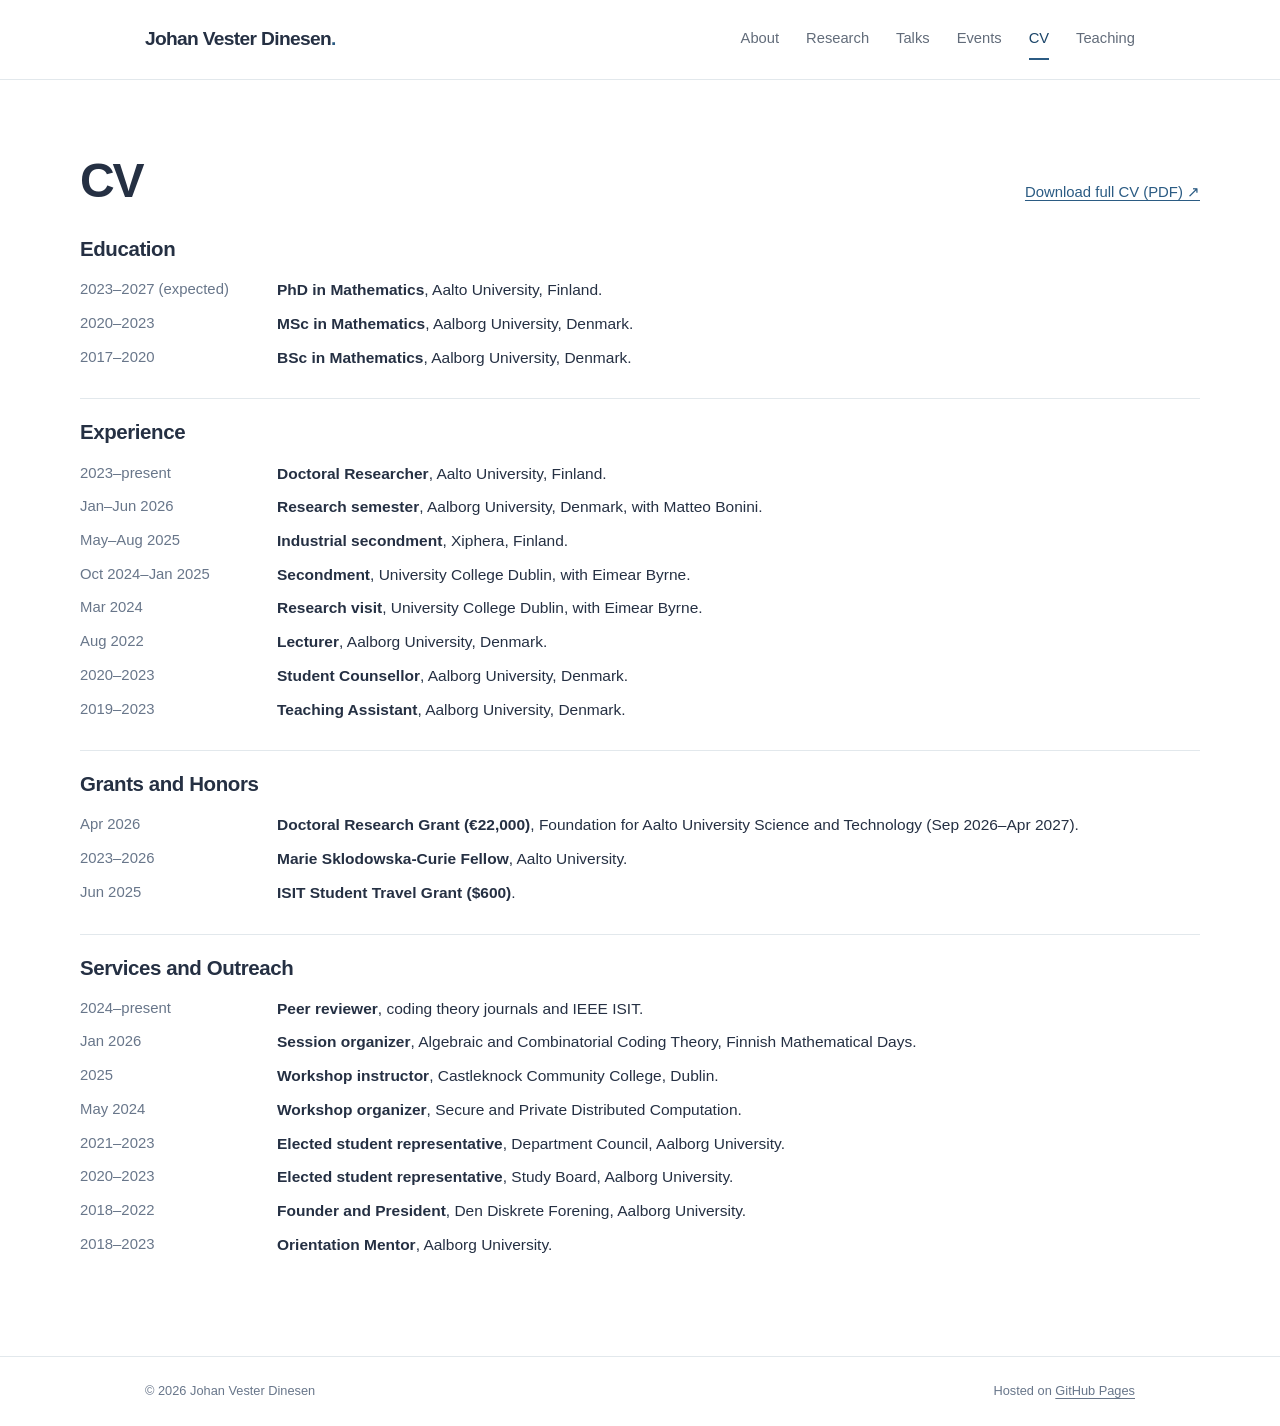
==== cv.html @ 00ce741f "commit -m "update all pages"" ====
<!doctype html>
<html lang="en">
<head>
  <meta charset="utf-8">
  <meta name="viewport" content="width=device-width, initial-scale=1">
  <meta name="description" content="Concise academic CV of Johan Vester Dinesen: education, experience, grants and honors, service and outreach.">
  <meta name="color-scheme" content="light">
  <title>CV | Johan Vester Dinesen</title>
  <link rel="icon" href="assets/favicon.svg" type="image/svg+xml">
  <link rel="stylesheet" href="css/phase1.css">
</head>
<body>
  <a class="skip-link" href="#main">Skip to content</a>
  <header class="site-header"><div class="container header-inner">
    <a class="brand" href="index.html">Johan Vester Dinesen<span class="brand-dot">.</span></a>
    <nav class="primary-nav" aria-label="Main navigation"><a href="index.html">About</a> <a href="research.html">Research</a> <a href="talks.html">Talks</a> <a href="events.html">Events</a> <a href="cv.html" aria-current="page">CV</a><a href="teaching.html">Teaching</a></nav>
  </div></header>
  <main id="main" class="container page-content simple-page cv-compact-page">
    <div class="cv-compact-heading">
      <h1>CV</h1>
      <a class="cv-download" href="assets/Johan_Dinesen_CV_public.pdf" download>Download full CV (PDF) ↗</a>
    </div>

    <section class="compact-cv-section" aria-labelledby="education-title">
      <h2 id="education-title">Education</h2>
      <ul class="compact-cv-list">
        <li><span class="cv-year">2023–2027 (expected)</span><span><strong>PhD in Mathematics</strong>, Aalto University, Finland.</span></li>
        <li><span class="cv-year">2020–2023</span><span><strong>MSc in Mathematics</strong>, Aalborg University, Denmark.</span></li>
        <li><span class="cv-year">2017–2020</span><span><strong>BSc in Mathematics</strong>, Aalborg University, Denmark.</span></li>
      </ul>
    </section>

    <hr class="section-rule">
    <section class="compact-cv-section" aria-labelledby="experience-title">
      <h2 id="experience-title">Experience</h2>
      <ul class="compact-cv-list">
        <li><span class="cv-year">2023–present</span><span><strong>Doctoral Researcher</strong>, Aalto University, Finland.</span></li>
        <li><span class="cv-year">Jan–Jun 2026</span><span><strong>Research semester</strong>, Aalborg University, Denmark, with Matteo Bonini.</span></li>
        <li><span class="cv-year">May–Aug 2025</span><span><strong>Industrial secondment</strong>, Xiphera, Finland.</span></li>
        <li><span class="cv-year">Oct 2024–Jan 2025</span><span><strong>Secondment</strong>, University College Dublin, with Eimear Byrne.</span></li>
        <li><span class="cv-year">Mar 2024</span><span><strong>Research visit</strong>, University College Dublin, with Eimear Byrne.</span></li>
        <li><span class="cv-year">Aug 2022</span><span><strong>Lecturer</strong>, Aalborg University, Denmark.</span></li>
        <li><span class="cv-year">2020–2023</span><span><strong>Student Counsellor</strong>, Aalborg University, Denmark.</span></li>
        <li><span class="cv-year">2019–2023</span><span><strong>Teaching Assistant</strong>, Aalborg University, Denmark.</span></li>
      </ul>
    </section>

    <hr class="section-rule">
    <section class="compact-cv-section" aria-labelledby="awards-title">
      <h2 id="awards-title">Grants and Honors</h2>
      <ul class="compact-cv-list">
        <li><span class="cv-year">Apr 2026</span><span><strong>Doctoral Research Grant (€22,000)</strong>, Foundation for Aalto University Science and Technology (Sep 2026–Apr 2027).</span></li>
        <li><span class="cv-year">2023–2026</span><span><strong>Marie Sklodowska-Curie Fellow</strong>, Aalto University.</span></li>
        <li><span class="cv-year">Jun 2025</span><span><strong>ISIT Student Travel Grant ($600)</strong>.</span></li>
      </ul>
    </section>

    <hr class="section-rule">
    <section class="compact-cv-section" aria-labelledby="service-title">
      <h2 id="service-title">Services and Outreach</h2>
      <ul class="compact-cv-list">
        <li><span class="cv-year">2024–present</span><span><strong>Peer reviewer</strong>, coding theory journals and IEEE ISIT.</span></li>
        <li><span class="cv-year">Jan 2026</span><span><strong>Session organizer</strong>, Algebraic and Combinatorial Coding Theory, Finnish Mathematical Days.</span></li>
        <li><span class="cv-year">2025</span><span><strong>Workshop instructor</strong>, Castleknock Community College, Dublin.</span></li>
        <li><span class="cv-year">May 2024</span><span><strong>Workshop organizer</strong>, Secure and Private Distributed Computation.</span></li>
        <li><span class="cv-year">2021–2023</span><span><strong>Elected student representative</strong>, Department Council, Aalborg University.</span></li>
        <li><span class="cv-year">2020–2023</span><span><strong>Elected student representative</strong>, Study Board, Aalborg University.</span></li>
        <li><span class="cv-year">2018–2022</span><span><strong>Founder and President</strong>, Den Diskrete Forening, Aalborg University.</span></li>
        <li><span class="cv-year">2018–2023</span><span><strong>Orientation Mentor</strong>, Aalborg University.</span></li>
      </ul>
    </section>
  </main>
  </main>
  <footer class="site-footer"><div class="container footer-inner">
    <span>© 2026 Johan Vester Dinesen</span>
    <span>Hosted on <a href="https://pages.github.com/">GitHub Pages</a></span>
  </div></footer>
</body>
</html>
---- css/phase1.css ----
/* Johan V. Dinesen | Academic website. Light, minimalist layout. */
:root{--background:#fff;--text:#253043;--muted:#68768a;--accent:#2b5b83;--accent-strong:#1b4569;--border:#e2e8ec;--surface:#f5f8fa;--max-width:990px}
*{box-sizing:border-box}
html{scroll-behavior:smooth}
body{margin:0;background:var(--background);color:var(--text);font-family:Inter,-apple-system,BlinkMacSystemFont,"Segoe UI",Arial,sans-serif;font-size:15.5px;line-height:1.77;-webkit-font-smoothing:antialiased}
a{color:var(--accent);text-underline-offset:3px;text-decoration-thickness:1px}a:hover{color:var(--accent-strong)}
img{max-width:100%;height:auto;display:block}
h1,h2,h3,p{margin-top:0}h1,h2,h3{line-height:1.28}h1{font-size:clamp(2.15rem,4.7vw,3rem);letter-spacing:-.045em;font-weight:690}h2{font-size:1.38rem;letter-spacing:-.02em;margin-bottom:18px;font-weight:650}h3{font-size:1.02rem;margin-bottom:4px}p{margin-bottom:17px}
.container{width:min(calc(100% - 48px),var(--max-width));margin-inline:auto}
.skip-link{position:absolute;left:15px;top:-60px;background:white;padding:10px 18px;z-index:100}.skip-link:focus{top:10px}
.site-header{border-bottom:1px solid var(--border)}
.header-inner{display:flex;align-items:center;justify-content:space-between;gap:24px;padding:19px 0}
.brand{text-decoration:none;color:var(--text);font-size:1.2rem;font-weight:720;letter-spacing:-.035em;white-space:nowrap}.brand-dot{color:var(--accent)}
.primary-nav{display:flex;align-items:center;gap:27px;flex-wrap:wrap}
.primary-nav a{text-decoration:none;color:#626c7a;font-size:.92rem;line-height:1.4;padding:9px 0;border-bottom:2px solid transparent}
.primary-nav a:hover,.primary-nav a[aria-current="page"]{color:var(--accent-strong)}.primary-nav a[aria-current="page"]{border-bottom-color:var(--accent)}
.page-content{padding-top:70px;padding-bottom:95px;min-height:calc(100vh - 166px)}
.hero{display:grid;grid-template-columns:minmax(0,1.9fr) minmax(230px,.77fr);align-items:start;gap:66px}
.hero h1{margin:1px 0 7px}.eyebrow{font-size:.72rem;color:var(--accent);font-weight:800;letter-spacing:.17em;margin-bottom:13px}.role{color:var(--muted);font-size:1.02rem;margin-bottom:28px}.lead{font-size:1.03rem;line-height:1.77}.dot-sep{padding:0 6px;color:#a0adba}
.profile-photo{margin-top:10px}
.profile-photo img{width:100%;height:auto;display:block;border-radius:3px}
.contact-line{display:flex;gap:13px;align-items:baseline;flex-wrap:wrap;margin-top:20px;font-size:.92rem}.contact-label{font-weight:700}.obfuscated-email{color:var(--muted);user-select:text}
.link-row{display:flex;flex-wrap:wrap;gap:18px;margin-top:23px;font-weight:620;font-size:.95rem}
.section{border-top:1px solid var(--border);margin-top:53px;padding-top:28px}.section-heading{display:flex;align-items:baseline;justify-content:space-between;gap:18px}.section-heading h2{margin-bottom:18px}.see-all{font-size:.84rem;white-space:nowrap}
.interest-list{display:flex;flex-wrap:wrap;gap:8px;margin-bottom:18px}.interest-list span{background:var(--surface);border:1px solid #e7edf1;border-radius:5px;color:#42536a;padding:5px 12px;font-size:.86rem}
.news-item{display:grid;grid-template-columns:105px 1fr;gap:17px;padding:11px 0;border-bottom:1px solid #edf0f2}.news-item time{font-size:.85rem;color:var(--muted);font-weight:650}.news-item p{margin:0}.muted{color:var(--muted)}.small{font-size:.86rem}
.page-heading{margin-bottom:44px;max-width:800px}.page-heading h1{margin-bottom:12px}.page-intro{font-size:1.045rem;color:var(--muted);max-width:700px}
.project{padding:11px 0 24px}.project+.project{border-top:1px solid var(--border);padding-top:27px}.project h3{font-size:1.13rem;margin-bottom:11px}.item-kicker{font-size:.73rem;font-weight:750;color:var(--accent);letter-spacing:.12em;margin-bottom:8px}
.publication-list{padding-left:22px}.publication-list li{padding-left:8px;margin-bottom:23px}.publication-list p{margin-bottom:3px}.pub-title{font-weight:700;color:#24374c}.simple-list,.detail-list{padding-left:20px}
.cv-contact{display:flex;align-items:center;gap:11px;flex-wrap:wrap;margin-top:-25px;font-size:.94rem}.cv-contact-separator{color:#a6b1b8}.cv-updated{margin-top:13px;margin-bottom:20px}
.cv-contents{display:flex;flex-wrap:wrap;gap:8px 14px;border:1px solid var(--border);background:var(--surface);padding:14px 17px;border-radius:5px;font-size:.83rem}.cv-contents span{font-weight:700;color:var(--text)}
.cv-section{border-top:1px solid var(--border);padding-top:25px;margin-top:36px;scroll-margin-top:25px}.cv-section h2{margin-bottom:19px}
.cv-entry{display:grid;grid-template-columns:168px minmax(0,1fr);gap:26px;padding:13px 0 21px}.cv-entry+.cv-entry{border-top:1px solid #f0f2f4;padding-top:22px}.cv-entry h3{font-weight:690}.cv-entry p{margin-bottom:2px}.cv-entry .muted{font-size:.88rem;margin-top:5px}.cv-dates{color:var(--muted);font-size:.9rem;font-weight:650;padding-top:1px}
.cv-dates:empty{display:none}.cv-entry.no-date{grid-template-columns:1fr}
.site-footer{border-top:1px solid var(--border);color:var(--muted);font-size:.8rem}.footer-inner{padding:23px 0;display:flex;justify-content:space-between;gap:18px}.site-footer a{color:var(--muted)}
@media(max-width:750px){.header-inner{flex-direction:column;align-items:flex-start;gap:8px}.primary-nav{gap:20px}.page-content{padding-top:43px}.hero{grid-template-columns:1fr;gap:25px}.profile-photo{width:100%;max-width:300px;margin:2px 0}.section{margin-top:38px}.news-item{grid-template-columns:83px 1fr;gap:10px}.cv-entry{grid-template-columns:120px minmax(0,1fr);gap:15px}.cv-entry.no-date{grid-template-columns:1fr}}
@media(max-width:475px){.container{width:min(calc(100% - 32px),var(--max-width))}.primary-nav{gap:15px}.primary-nav a{font-size:.86rem}.page-content{padding-bottom:65px}.section-heading{align-items:flex-start;flex-direction:column;gap:0}.cv-entry,.cv-entry.no-date{grid-template-columns:1fr;gap:0}.cv-dates{margin-bottom:6px}.footer-inner{flex-direction:column;gap:0}}

/* Phase 1: compact scholarly lists, without changing the earlier About page. */
.hero.no-photo {grid-template-columns:1fr;max-width:740px;}
.simple-page {max-width:990px;line-height:1.58;}
.talks-page {width:min(calc(100% - 48px),1120px);max-width:1120px;}
.simple-page h1 {margin:0 0 24px;}
.simple-page h2 {font-size:1.28rem;margin:0 0 13px;}
.research-introduction {max-width:860px;}
.research-introduction p {margin-bottom:15px;}
.section-rule {border:0;border-top:1px solid var(--border);margin:27px 0 23px;}
.reference-list {padding-left:26px;margin:0;}
.reference-list li {padding-left:3px;margin:0 0 11px;}
.reference-list cite,.talk-list cite {font-style:normal;font-weight:550;}
.talk-list {padding-left:22px;margin:0;}
.talk-list li {padding-left:2px;margin:0 0 10px;}
.talk-list time {font-variant-numeric:tabular-nums;white-space:nowrap;}
.invited-mark {color:var(--accent);font-weight:bold;}
.talk-note {font-size:.85rem;color:var(--muted);margin-top:22px;}
@media(max-width:650px) {
.talks-page{width:min(calc(100% - 32px),1120px);}
.simple-page h1{margin-bottom:20px}
.simple-page h2{font-size:1.17rem}
.reference-list li,.talk-list li{margin-bottom:13px}
}

/* Events follow the same compact one-line list style as Talks. */
.events-page {width:min(calc(100% - 48px),1120px);max-width:1120px;}
.event-list {padding-left:22px;margin:0;}
.event-list li {padding-left:2px;margin:0 0 10px;}
.event-list time {font-variant-numeric:tabular-nums;white-space:nowrap;}
@media(max-width:650px){
  .events-page{width:min(calc(100% - 32px),1120px);}
  .event-list li{margin-bottom:13px;}
}


/* CV: same typography as Research, Talks and Events, compact date + item rows. */
.cv-compact-page {width:min(calc(100% - 48px),1120px);max-width:1120px;}
.cv-compact-heading {display:flex;align-items:baseline;justify-content:space-between;flex-wrap:wrap;column-gap:22px;row-gap:6px;margin-bottom:25px;}
.cv-compact-heading h1 {margin:0;}
.cv-download {font-size:.93rem;white-space:nowrap;}
.compact-cv-section h2 {font-size:1.28rem;margin:0 0 11px;}
.compact-cv-list {list-style:none;padding:0;margin:0;}
.compact-cv-list li {display:grid;grid-template-columns:180px minmax(0,1fr);column-gap:17px;margin:0;padding:5px 0;line-height:1.53;}
.compact-cv-list .cv-year {color:var(--muted);font-variant-numeric:tabular-nums;white-space:nowrap;font-size:.93rem;}
.compact-cv-list strong {font-weight:670;}
.cv-compact-page .section-rule {margin:24px 0 20px;}
@media(max-width:650px){
  .cv-compact-page{width:min(calc(100% - 32px),1120px);}
  .compact-cv-list li{grid-template-columns:1fr;row-gap:1px;padding:8px 0;}
  .compact-cv-list .cv-year{font-size:.85rem;}
  .cv-compact-heading{margin-bottom:20px;}
  .compact-cv-section h2{font-size:1.17rem;}
}
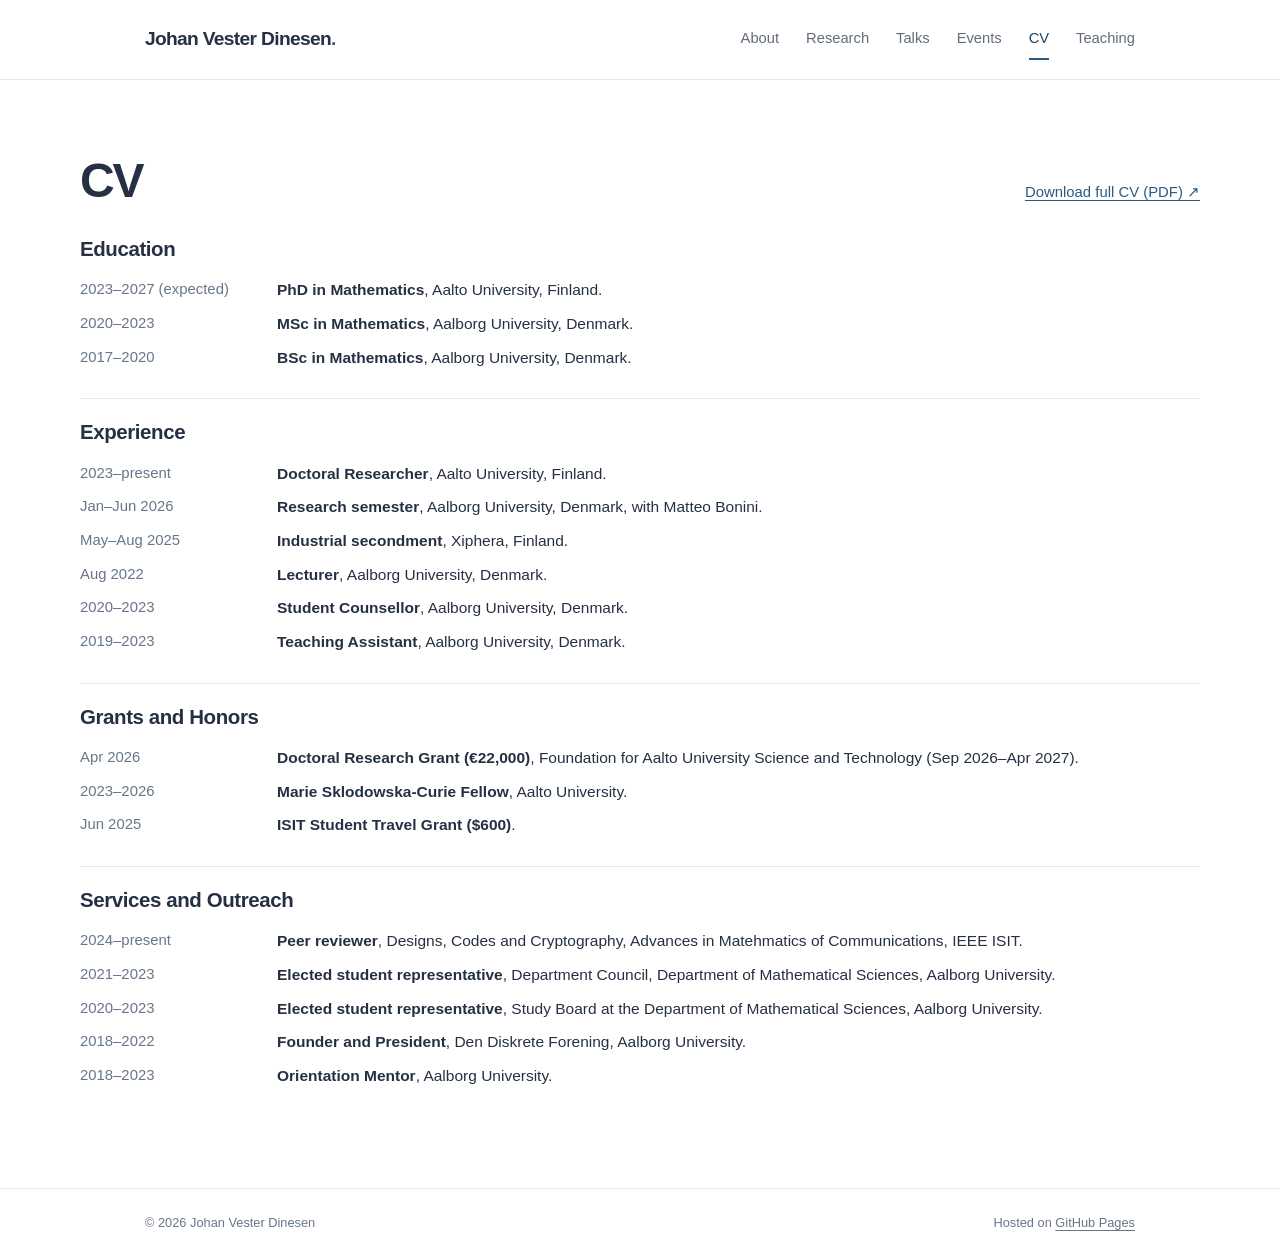
==== commit 5c92fecb: "update" ====
--- a/cv.html
+++ b/cv.html
@@ -37,8 +37,6 @@
         <li><span class="cv-year">2023–present</span><span><strong>Doctoral Researcher</strong>, Aalto University, Finland.</span></li>
         <li><span class="cv-year">Jan–Jun 2026</span><span><strong>Research semester</strong>, Aalborg University, Denmark, with Matteo Bonini.</span></li>
         <li><span class="cv-year">May–Aug 2025</span><span><strong>Industrial secondment</strong>, Xiphera, Finland.</span></li>
-        <li><span class="cv-year">Oct 2024–Jan 2025</span><span><strong>Secondment</strong>, University College Dublin, with Eimear Byrne.</span></li>
-        <li><span class="cv-year">Mar 2024</span><span><strong>Research visit</strong>, University College Dublin, with Eimear Byrne.</span></li>
         <li><span class="cv-year">Aug 2022</span><span><strong>Lecturer</strong>, Aalborg University, Denmark.</span></li>
         <li><span class="cv-year">2020–2023</span><span><strong>Student Counsellor</strong>, Aalborg University, Denmark.</span></li>
         <li><span class="cv-year">2019–2023</span><span><strong>Teaching Assistant</strong>, Aalborg University, Denmark.</span></li>
@@ -59,12 +57,9 @@
     <section class="compact-cv-section" aria-labelledby="service-title">
       <h2 id="service-title">Services and Outreach</h2>
       <ul class="compact-cv-list">
-        <li><span class="cv-year">2024–present</span><span><strong>Peer reviewer</strong>, coding theory journals and IEEE ISIT.</span></li>
-        <li><span class="cv-year">Jan 2026</span><span><strong>Session organizer</strong>, Algebraic and Combinatorial Coding Theory, Finnish Mathematical Days.</span></li>
-        <li><span class="cv-year">2025</span><span><strong>Workshop instructor</strong>, Castleknock Community College, Dublin.</span></li>
-        <li><span class="cv-year">May 2024</span><span><strong>Workshop organizer</strong>, Secure and Private Distributed Computation.</span></li>
-        <li><span class="cv-year">2021–2023</span><span><strong>Elected student representative</strong>, Department Council, Aalborg University.</span></li>
-        <li><span class="cv-year">2020–2023</span><span><strong>Elected student representative</strong>, Study Board, Aalborg University.</span></li>
+        <li><span class="cv-year">2024–present</span><span><strong>Peer reviewer</strong>, Designs, Codes and Cryptography, Advances in Matehmatics of Communications, IEEE ISIT.</span></li>
+        <li><span class="cv-year">2021–2023</span><span><strong>Elected student representative</strong>, Department Council, Department of Mathematical Sciences, Aalborg University.</span></li>
+        <li><span class="cv-year">2020–2023</span><span><strong>Elected student representative</strong>, Study Board at the Department of Mathematical Sciences, Aalborg University.</span></li>
         <li><span class="cv-year">2018–2022</span><span><strong>Founder and President</strong>, Den Diskrete Forening, Aalborg University.</span></li>
         <li><span class="cv-year">2018–2023</span><span><strong>Orientation Mentor</strong>, Aalborg University.</span></li>
       </ul>
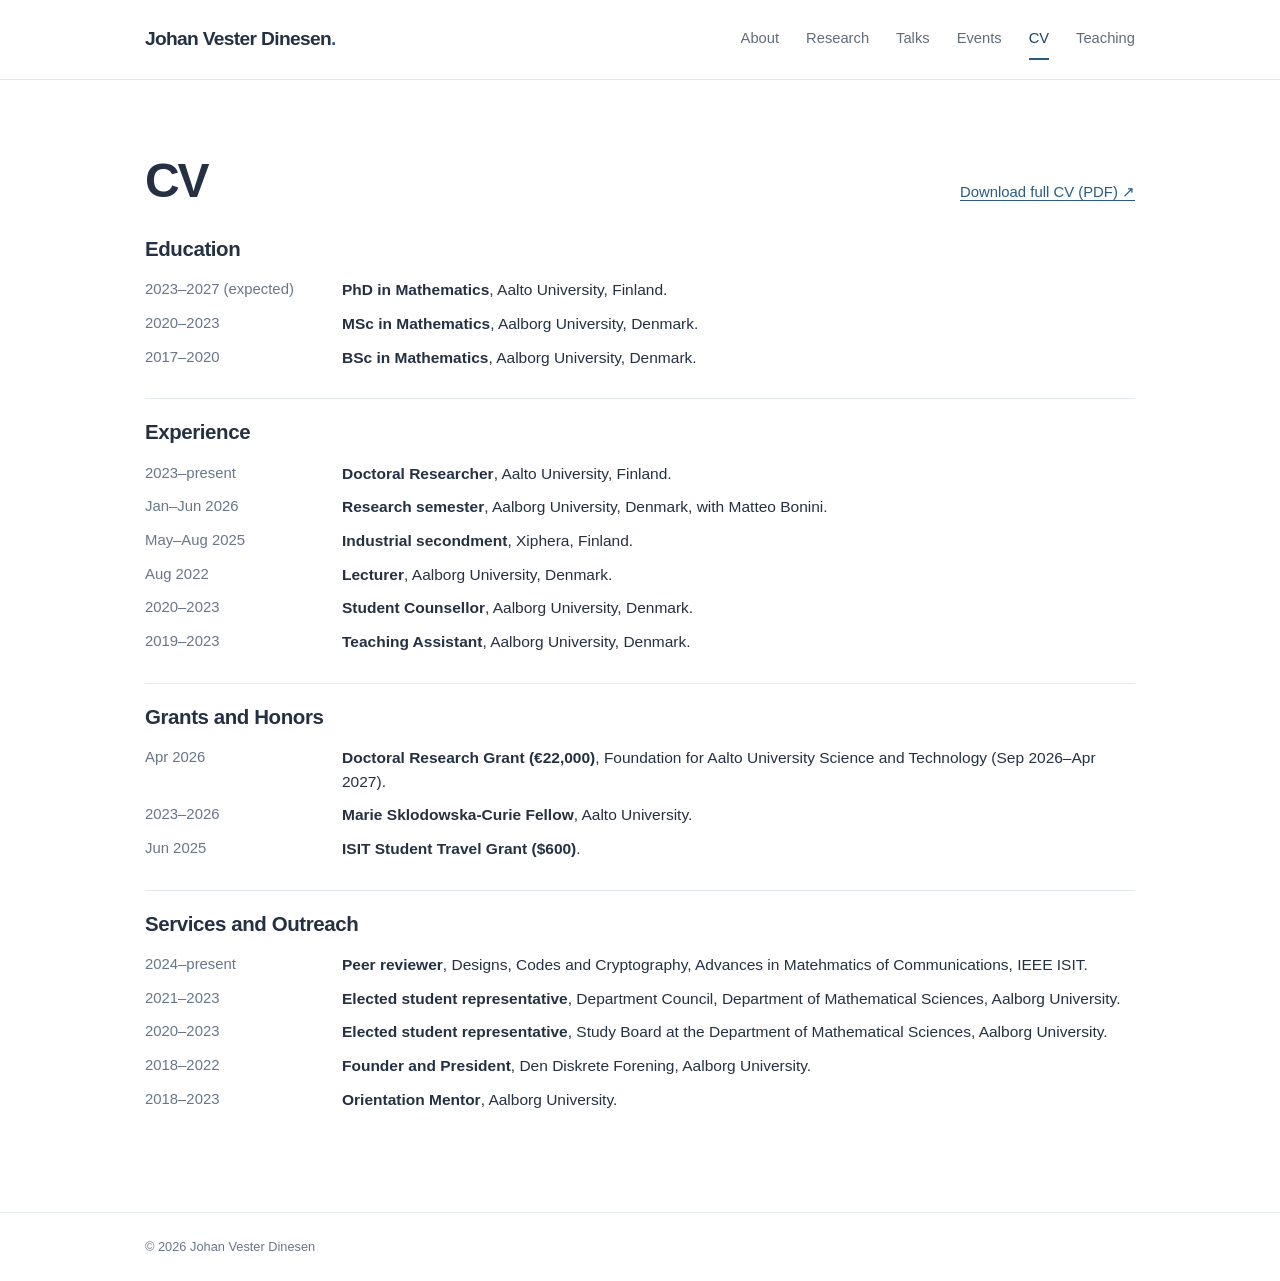
==== commit 39e4378a: "update" ====
--- a/cv.html
+++ b/cv.html
@@ -66,9 +66,12 @@
     </section>
   </main>
   </main>
-  <footer class="site-footer"><div class="container footer-inner">
+  
+<footer class="site-footer">
+  <div class="container footer-inner">
     <span>© 2026 Johan Vester Dinesen</span>
-    <span>Hosted on <a href="https://pages.github.com/">GitHub Pages</a></span>
-  </div></footer>
+  </div>
+</footer>
+
 </body>
 </html>
--- a/css/phase1.css
+++ b/css/phase1.css
@@ -39,7 +39,6 @@
 /* Phase 1: compact scholarly lists, without changing the earlier About page. */
 .hero.no-photo {grid-template-columns:1fr;max-width:740px;}
 .simple-page {max-width:990px;line-height:1.58;}
-.talks-page {width:min(calc(100% - 48px),1120px);max-width:1120px;}
 .simple-page h1 {margin:0 0 24px;}
 .simple-page h2 {font-size:1.28rem;margin:0 0 13px;}
 .research-introduction {max-width:860px;}
@@ -54,25 +53,21 @@
 .invited-mark {color:var(--accent);font-weight:bold;}
 .talk-note {font-size:.85rem;color:var(--muted);margin-top:22px;}
 @media(max-width:650px) {
-.talks-page{width:min(calc(100% - 32px),1120px);}
 .simple-page h1{margin-bottom:20px}
 .simple-page h2{font-size:1.17rem}
 .reference-list li,.talk-list li{margin-bottom:13px}
 }
 
 /* Events follow the same compact one-line list style as Talks. */
-.events-page {width:min(calc(100% - 48px),1120px);max-width:1120px;}
 .event-list {padding-left:22px;margin:0;}
 .event-list li {padding-left:2px;margin:0 0 10px;}
 .event-list time {font-variant-numeric:tabular-nums;white-space:nowrap;}
 @media(max-width:650px){
-  .events-page{width:min(calc(100% - 32px),1120px);}
   .event-list li{margin-bottom:13px;}
 }
 
 
 /* CV: same typography as Research, Talks and Events, compact date + item rows. */
-.cv-compact-page {width:min(calc(100% - 48px),1120px);max-width:1120px;}
 .cv-compact-heading {display:flex;align-items:baseline;justify-content:space-between;flex-wrap:wrap;column-gap:22px;row-gap:6px;margin-bottom:25px;}
 .cv-compact-heading h1 {margin:0;}
 .cv-download {font-size:.93rem;white-space:nowrap;}
@@ -83,9 +78,44 @@
 .compact-cv-list strong {font-weight:670;}
 .cv-compact-page .section-rule {margin:24px 0 20px;}
 @media(max-width:650px){
-  .cv-compact-page{width:min(calc(100% - 32px),1120px);}
   .compact-cv-list li{grid-template-columns:1fr;row-gap:1px;padding:8px 0;}
   .compact-cv-list .cv-year{font-size:.85rem;}
   .cv-compact-heading{margin-bottom:20px;}
   .compact-cv-section h2{font-size:1.17rem;}
 }
+
+
+.profile-links {
+  display: flex;
+  justify-content: center;
+  align-items: center;
+  gap: 20px;
+  margin-top: 16px;
+}
+
+.profile-links a {
+  display: inline-flex;
+  align-items: center;
+  justify-content: center;
+  width: 36px;
+  height: 36px;
+  opacity: 0.72;
+  border-radius: 4px;
+  transition: opacity 0.15s ease;
+}
+
+.profile-links a:hover {
+  opacity: 1;
+}
+
+.profile-links a:focus-visible {
+  outline: 2px solid var(--accent);
+  outline-offset: 3px;
+}
+
+.profile-links img {
+  display: block;
+  width: 24px;
+  height: 24px;
+  filter: grayscale(1);
+}
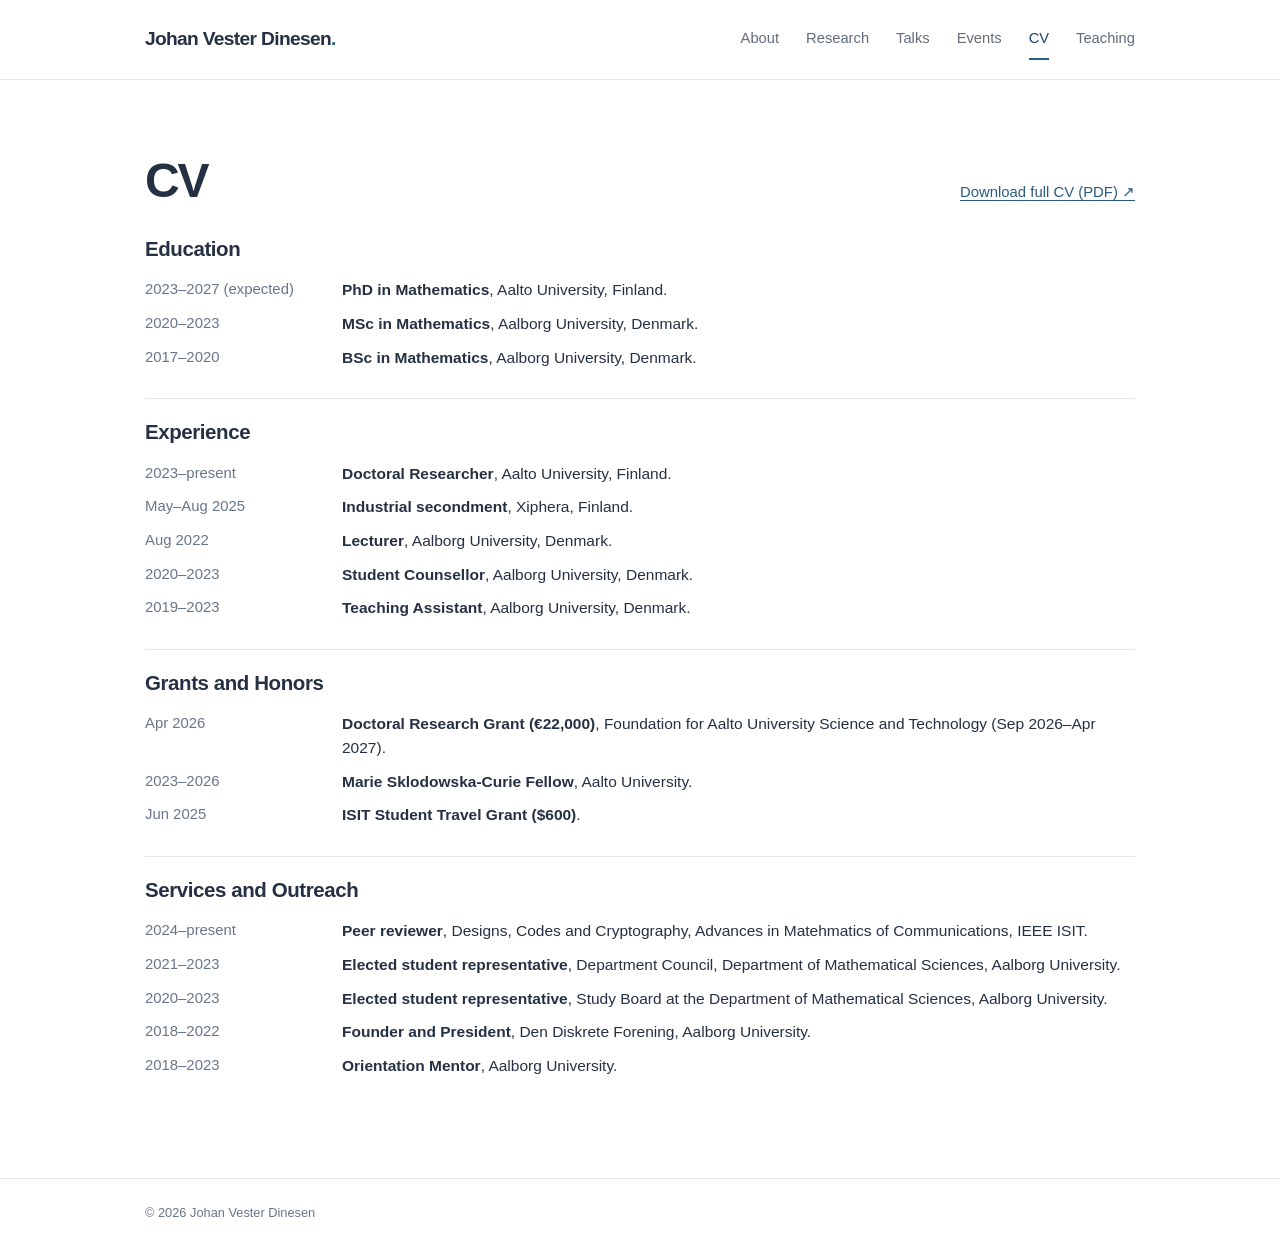
==== commit 168599ba: "Update cv.html" ====
--- a/cv.html
+++ b/cv.html
@@ -35,7 +35,6 @@
       <h2 id="experience-title">Experience</h2>
       <ul class="compact-cv-list">
         <li><span class="cv-year">2023–present</span><span><strong>Doctoral Researcher</strong>, Aalto University, Finland.</span></li>
-        <li><span class="cv-year">Jan–Jun 2026</span><span><strong>Research semester</strong>, Aalborg University, Denmark, with Matteo Bonini.</span></li>
         <li><span class="cv-year">May–Aug 2025</span><span><strong>Industrial secondment</strong>, Xiphera, Finland.</span></li>
         <li><span class="cv-year">Aug 2022</span><span><strong>Lecturer</strong>, Aalborg University, Denmark.</span></li>
         <li><span class="cv-year">2020–2023</span><span><strong>Student Counsellor</strong>, Aalborg University, Denmark.</span></li>
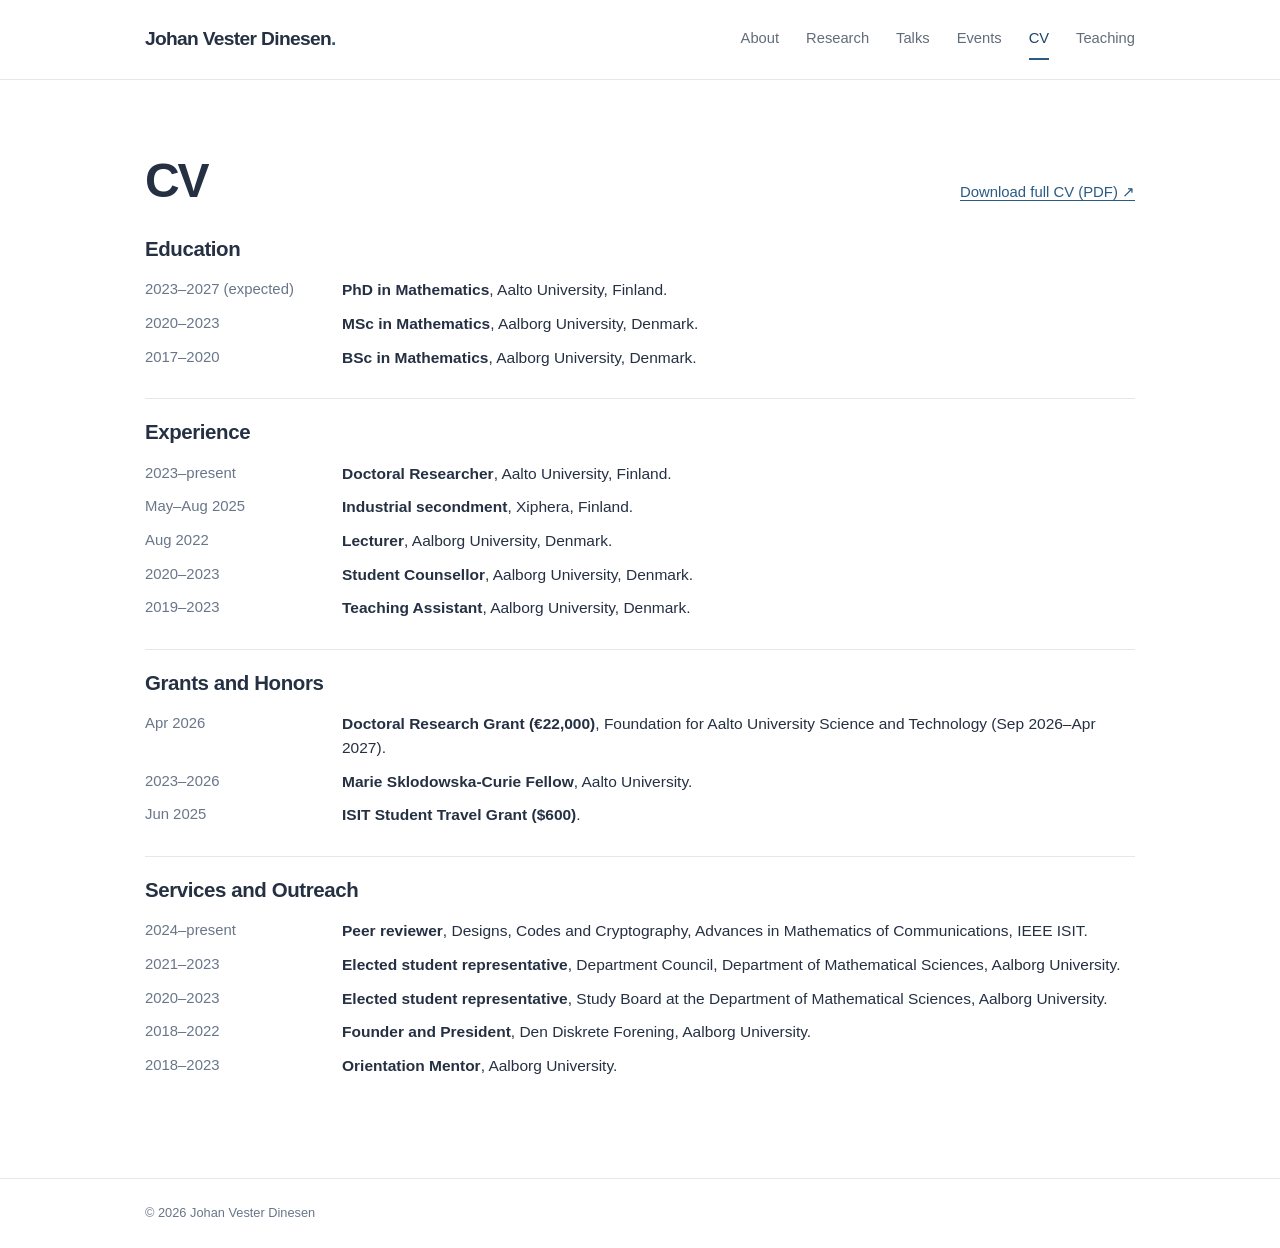
==== commit 4a93a702: "Update cv.html" ====
--- a/cv.html
+++ b/cv.html
@@ -56,7 +56,7 @@
     <section class="compact-cv-section" aria-labelledby="service-title">
       <h2 id="service-title">Services and Outreach</h2>
       <ul class="compact-cv-list">
-        <li><span class="cv-year">2024–present</span><span><strong>Peer reviewer</strong>, Designs, Codes and Cryptography, Advances in Matehmatics of Communications, IEEE ISIT.</span></li>
+        <li><span class="cv-year">2024–present</span><span><strong>Peer reviewer</strong>, Designs, Codes and Cryptography, Advances in Mathematics of Communications, IEEE ISIT.</span></li>
         <li><span class="cv-year">2021–2023</span><span><strong>Elected student representative</strong>, Department Council, Department of Mathematical Sciences, Aalborg University.</span></li>
         <li><span class="cv-year">2020–2023</span><span><strong>Elected student representative</strong>, Study Board at the Department of Mathematical Sciences, Aalborg University.</span></li>
         <li><span class="cv-year">2018–2022</span><span><strong>Founder and President</strong>, Den Diskrete Forening, Aalborg University.</span></li>
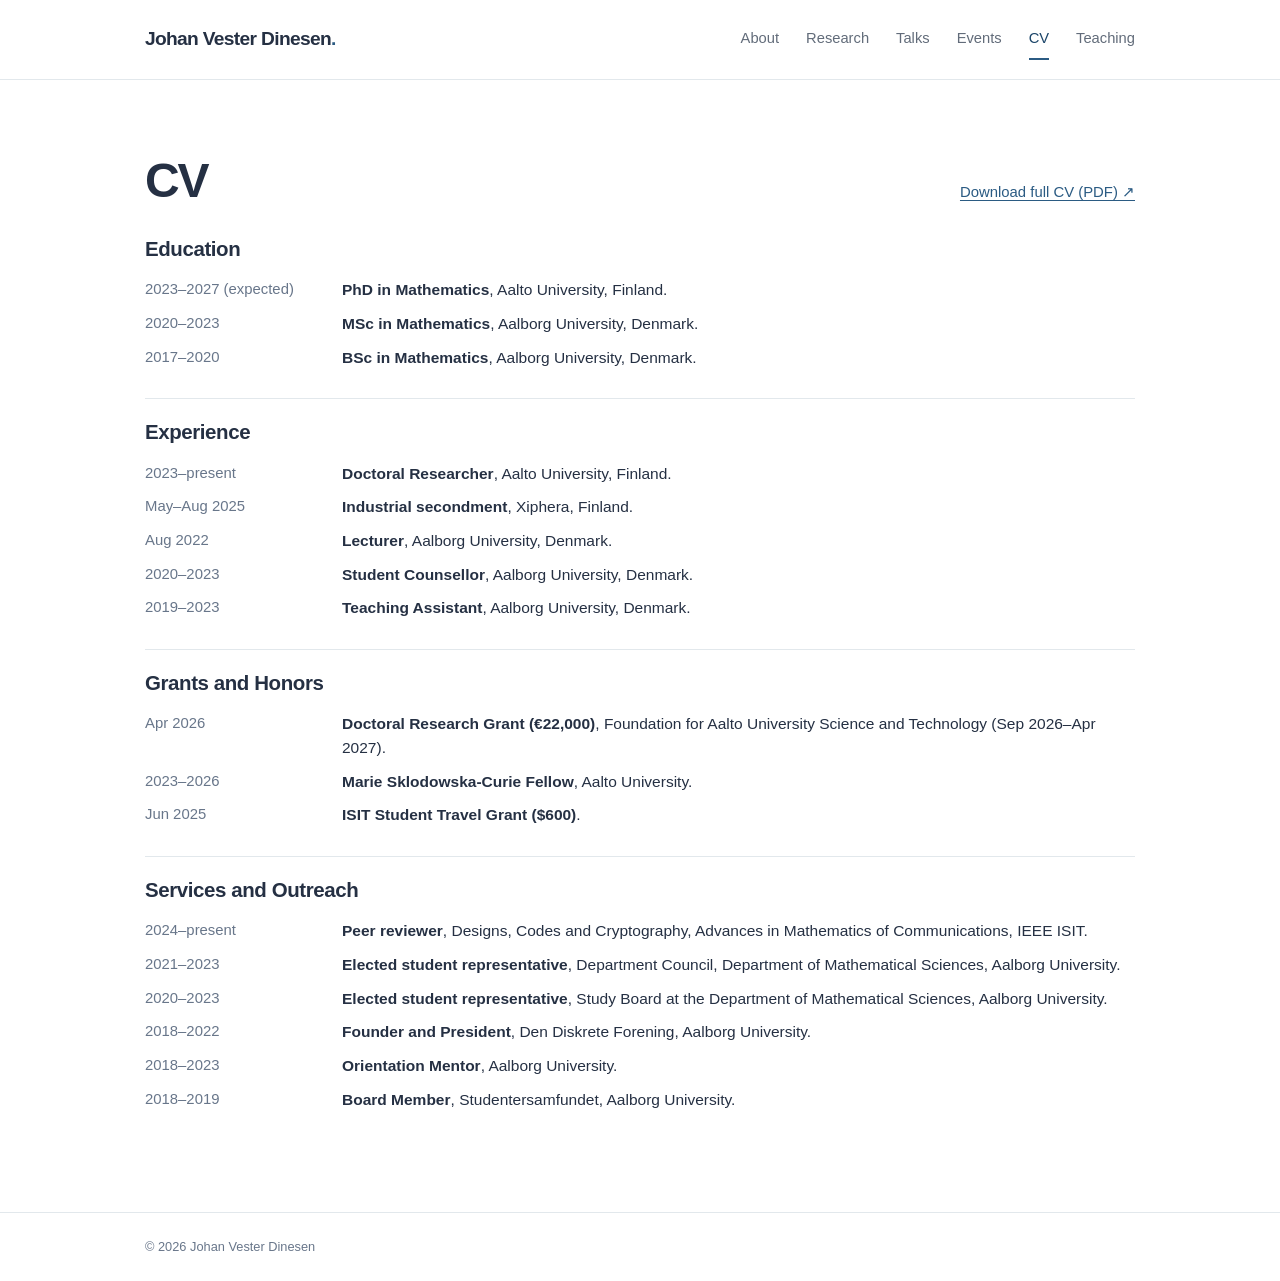
==== commit 83bdd80f: "Update cv.html" ====
--- a/cv.html
+++ b/cv.html
@@ -61,6 +61,7 @@
         <li><span class="cv-year">2020–2023</span><span><strong>Elected student representative</strong>, Study Board at the Department of Mathematical Sciences, Aalborg University.</span></li>
         <li><span class="cv-year">2018–2022</span><span><strong>Founder and President</strong>, Den Diskrete Forening, Aalborg University.</span></li>
         <li><span class="cv-year">2018–2023</span><span><strong>Orientation Mentor</strong>, Aalborg University.</span></li>
+        <li><span class="cv-year">2018–2019</span><span><strong>Board Member</strong>, Studentersamfundet, Aalborg University.</span></li>
       </ul>
     </section>
   </main>
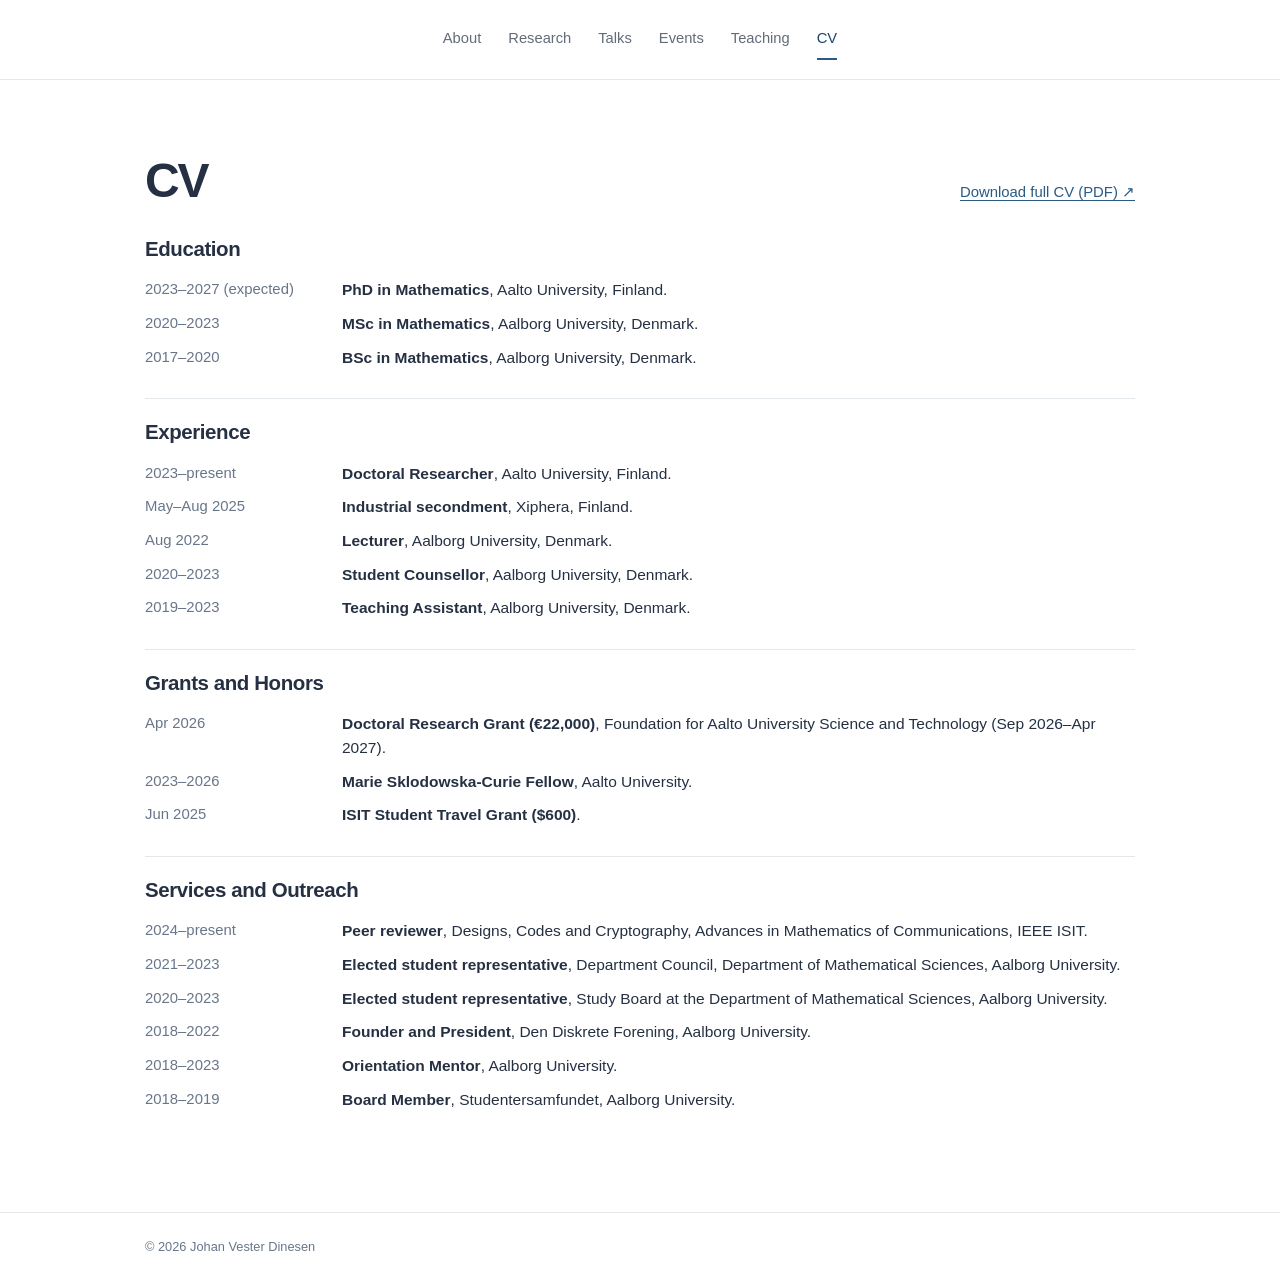
==== commit fd527265: "Add files via upload" ====
--- a/cv.html
+++ b/cv.html
@@ -11,10 +11,19 @@
 </head>
 <body>
   <a class="skip-link" href="#main">Skip to content</a>
-  <header class="site-header"><div class="container header-inner">
-    <a class="brand" href="index.html">Johan Vester Dinesen<span class="brand-dot">.</span></a>
-    <nav class="primary-nav" aria-label="Main navigation"><a href="index.html">About</a> <a href="research.html">Research</a> <a href="talks.html">Talks</a> <a href="events.html">Events</a> <a href="cv.html" aria-current="page">CV</a><a href="teaching.html">Teaching</a></nav>
-  </div></header>
+
+  <header class="site-header">
+    <div class="container header-inner">
+      <nav class="primary-nav" aria-label="Main navigation">
+      <a href="index.html">About</a>
+      <a href="research.html">Research</a>
+      <a href="talks.html">Talks</a>
+      <a href="events.html">Events</a>
+      <a href="teaching.html">Teaching</a>
+      <a href="cv.html" aria-current="page">CV</a>
+      </nav>
+    </div>
+  </header>
   <main id="main" class="container page-content simple-page cv-compact-page">
     <div class="cv-compact-heading">
       <h1>CV</h1>
--- a/css/phase1.css
+++ b/css/phase1.css
@@ -9,9 +9,9 @@
 .container{width:min(calc(100% - 48px),var(--max-width));margin-inline:auto}
 .skip-link{position:absolute;left:15px;top:-60px;background:white;padding:10px 18px;z-index:100}.skip-link:focus{top:10px}
 .site-header{border-bottom:1px solid var(--border)}
-.header-inner{display:flex;align-items:center;justify-content:space-between;gap:24px;padding:19px 0}
+.header-inner{display:flex;align-items:center;justify-content:center;gap:24px;padding:19px 0}
 .brand{text-decoration:none;color:var(--text);font-size:1.2rem;font-weight:720;letter-spacing:-.035em;white-space:nowrap}.brand-dot{color:var(--accent)}
-.primary-nav{display:flex;align-items:center;gap:27px;flex-wrap:wrap}
+.primary-nav{display:flex;align-items:center;justify-content:center;gap:27px;flex-wrap:wrap}
 .primary-nav a{text-decoration:none;color:#626c7a;font-size:.92rem;line-height:1.4;padding:9px 0;border-bottom:2px solid transparent}
 .primary-nav a:hover,.primary-nav a[aria-current="page"]{color:var(--accent-strong)}.primary-nav a[aria-current="page"]{border-bottom-color:var(--accent)}
 .page-content{padding-top:70px;padding-bottom:95px;min-height:calc(100vh - 166px)}
@@ -33,7 +33,7 @@
 .cv-entry{display:grid;grid-template-columns:168px minmax(0,1fr);gap:26px;padding:13px 0 21px}.cv-entry+.cv-entry{border-top:1px solid #f0f2f4;padding-top:22px}.cv-entry h3{font-weight:690}.cv-entry p{margin-bottom:2px}.cv-entry .muted{font-size:.88rem;margin-top:5px}.cv-dates{color:var(--muted);font-size:.9rem;font-weight:650;padding-top:1px}
 .cv-dates:empty{display:none}.cv-entry.no-date{grid-template-columns:1fr}
 .site-footer{border-top:1px solid var(--border);color:var(--muted);font-size:.8rem}.footer-inner{padding:23px 0;display:flex;justify-content:space-between;gap:18px}.site-footer a{color:var(--muted)}
-@media(max-width:750px){.header-inner{flex-direction:column;align-items:flex-start;gap:8px}.primary-nav{gap:20px}.page-content{padding-top:43px}.hero{grid-template-columns:1fr;gap:25px}.profile-photo{width:100%;max-width:300px;margin:2px 0}.section{margin-top:38px}.news-item{grid-template-columns:83px 1fr;gap:10px}.cv-entry{grid-template-columns:120px minmax(0,1fr);gap:15px}.cv-entry.no-date{grid-template-columns:1fr}}
+@media(max-width:750px){.header-inner{flex-direction:column;align-items:center;gap:8px}.primary-nav{gap:20px}.page-content{padding-top:43px}.hero{grid-template-columns:1fr;gap:25px}.profile-photo{width:100%;max-width:300px;margin:2px 0}.section{margin-top:38px}.news-item{grid-template-columns:83px 1fr;gap:10px}.cv-entry{grid-template-columns:120px minmax(0,1fr);gap:15px}.cv-entry.no-date{grid-template-columns:1fr}}
 @media(max-width:475px){.container{width:min(calc(100% - 32px),var(--max-width))}.primary-nav{gap:15px}.primary-nav a{font-size:.86rem}.page-content{padding-bottom:65px}.section-heading{align-items:flex-start;flex-direction:column;gap:0}.cv-entry,.cv-entry.no-date{grid-template-columns:1fr;gap:0}.cv-dates{margin-bottom:6px}.footer-inner{flex-direction:column;gap:0}}
 
 /* Phase 1: compact scholarly lists, without changing the earlier About page. */
